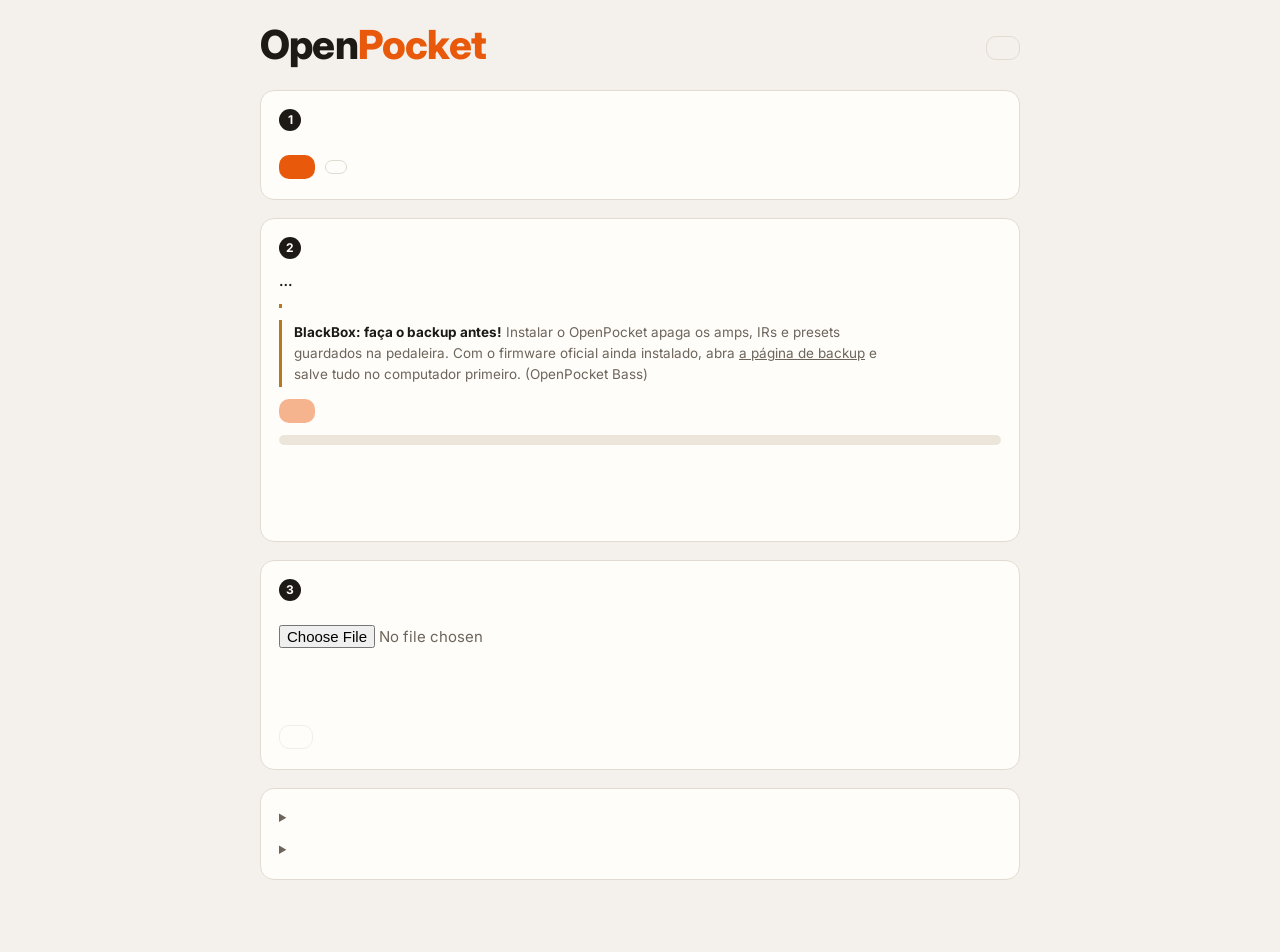
==== docs/index.html @ 5a742e73 "OpenPocket Bass: a read-only backup page for the BlackBox's amps, IRs and presets before installing " ====
<!doctype html>
<html lang="en">
<head>
<meta charset="utf-8">
<meta name="viewport" content="width=device-width, initial-scale=1, viewport-fit=cover">
<title>OpenPocket Installer</title>
<meta name="description" content="Install OpenPocket on a Donner Pocket X or M-VAVE BlackBox from the browser, over USB.">
<link rel="preconnect" href="https://fonts.googleapis.com">
<link rel="stylesheet" href="https://fonts.googleapis.com/css2?family=Inter:wght@400;600;800&family=JetBrains+Mono:wght@400;600&display=swap">
<style>
:root{--bg:#f4f1ec;--panel:#fffdf9;--ink:#1d1a16;--dim:#6d655b;--line:#e2dbd0;--acc:#e8590c;--acc-ink:#fff;--ok:#2f9e44;--err:#c92a2a;--warn:#b7791f;--bar:#ece5da;--code:#f0ebe3;color-scheme:light}
@media (prefers-color-scheme:dark){:root:not([data-theme="light"]){--bg:#121110;--panel:#1b1917;--ink:#ece7e0;--dim:#a39a8f;--line:#2e2a26;--acc:#ff7a29;--acc-ink:#1b1206;--ok:#5fcf74;--err:#ff6b6b;--warn:#e7b04b;--bar:#2a2622;--code:#24211e;color-scheme:dark}}
:root[data-theme="dark"]{--bg:#121110;--panel:#1b1917;--ink:#ece7e0;--dim:#a39a8f;--line:#2e2a26;--acc:#ff7a29;--acc-ink:#1b1206;--ok:#5fcf74;--err:#ff6b6b;--warn:#e7b04b;--bar:#2a2622;--code:#24211e;color-scheme:dark}
*{box-sizing:border-box}
body{margin:0;background:var(--bg);color:var(--ink);font:15px/1.55 Inter,system-ui,-apple-system,"Segoe UI",sans-serif;
  padding-left:max(16px,env(safe-area-inset-left,0px));padding-right:max(16px,env(safe-area-inset-right,0px));padding-block:24px 48px}
.wrap{max-width:760px;margin:0 auto;display:flex;flex-direction:column;gap:18px}
header{display:flex;align-items:flex-end;justify-content:space-between;gap:12px;flex-wrap:wrap}
h1{margin:0;font-size:clamp(28px,6vw,40px);font-weight:800;letter-spacing:-.02em;line-height:1.05;text-wrap:balance}
h1 span{color:var(--acc)}
.tag{margin:6px 0 0;color:var(--dim);max-width:60ch}
.card{background:var(--panel);border:1px solid var(--line);border-radius:14px;padding:18px 18px 20px;display:flex;flex-direction:column;gap:12px;min-width:0}
.card h2{margin:0;font-size:13px;letter-spacing:.09em;text-transform:uppercase;color:var(--dim);display:flex;align-items:center;gap:10px}
.card h2 b{display:inline-grid;place-items:center;width:22px;height:22px;border-radius:50%;background:var(--ink);color:var(--panel);font-size:12px;letter-spacing:0}
.row{display:flex;flex-wrap:wrap;gap:10px;align-items:center}
button.go{font:600 15px/1 Inter,sans-serif;padding:12px 18px;border-radius:10px;border:0;background:var(--acc);color:var(--acc-ink);cursor:pointer}
button.alt{font:600 14px/1 Inter,sans-serif;padding:11px 16px;border-radius:10px;border:1px solid var(--line);background:transparent;color:var(--ink);cursor:pointer}
button:disabled{opacity:.45;cursor:default}
.dev{display:grid;grid-template-columns:auto 1fr;gap:4px 14px;font-size:14px}
.dev dt{color:var(--dim)}
.dev dd{margin:0;font-weight:600;min-width:0;overflow-wrap:anywhere}
.pill{display:inline-block;font:600 12px/1 Inter,sans-serif;padding:6px 10px;border-radius:999px;border:1px solid var(--line);color:var(--dim)}
.pill.ok{color:var(--ok);border-color:currentColor}.pill.err{color:var(--err);border-color:currentColor}.pill.warn{color:var(--warn);border-color:currentColor}
.bar{height:10px;border-radius:6px;background:var(--bar);overflow:hidden}
.bar i{display:block;height:100%;width:0;background:var(--acc);transition:width .2s}
.steps{display:flex;flex-wrap:wrap;gap:6px;font-size:12px;color:var(--dim)}
.steps span{padding:4px 8px;border-radius:6px;background:var(--bar)}
.steps span.on{background:var(--acc);color:var(--acc-ink)}
.steps span.done{background:transparent;color:var(--ok);outline:1px solid currentColor}
.note{font-size:13.5px;color:var(--dim);margin:0;max-width:68ch}
.note strong{color:var(--ink)}
.warnbox{border-left:3px solid var(--warn);padding:2px 0 2px 12px}
.msg{font-weight:600;min-height:1.5em}
.msg.ok{color:var(--ok)}.msg.err{color:var(--err)}
input[type=file]{font:inherit;color:var(--dim);max-width:100%}
label.chk{display:flex;gap:8px;align-items:flex-start;font-size:13.5px}
details summary{cursor:pointer;color:var(--dim);font-size:13px}
pre#log{margin:10px 0 0;background:var(--code);border-radius:10px;padding:12px;font:12px/1.5 "JetBrains Mono",ui-monospace,Menlo,Consolas,monospace;max-height:260px;overflow:auto;white-space:pre-wrap;overflow-wrap:anywhere}
code{font:12.5px "JetBrains Mono",ui-monospace,monospace;background:var(--code);padding:1px 5px;border-radius:5px}
footer{color:var(--dim);font-size:12.5px;display:flex;flex-direction:column;gap:6px}
footer a,.note a{color:inherit}
[hidden]{display:none!important}
</style>
</head>
<body>
<div class="wrap">
  <header>
    <div>
      <h1>Open<span>Pocket</span></h1>
      <p class="tag" data-t="tag"></p>
    </div>
    <a class="alt" id="toeditor" href="editor.html" data-t="toeditor" style="text-decoration:none;align-self:center;font:600 14px/1 Inter,sans-serif;padding:11px 16px;border-radius:10px;border:1px solid var(--line);color:var(--ink)"></a>
  </header>

  <section class="card" id="nomidi" hidden>
    <p class="msg err" data-t="nomidi"></p>
  </section>

  <section class="card">
    <h2><b>1</b><span data-t="s1"></span></h2>
    <p class="note" data-t="s1note"></p>
    <div class="row">
      <button class="go" id="connect" data-t="connect"></button>
      <span class="pill" id="state" data-t="idle"></span>
    </div>
    <dl class="dev" id="devinfo" hidden>
      <dt data-t="pedal"></dt><dd id="d-model"></dd>
      <dt data-t="firmware"></dt><dd id="d-fw"></dd>
      <dt data-t="port"></dt><dd id="d-port"></dd>
    </dl>
  </section>

  <section class="card" id="installCard">
    <h2><b>2</b><span data-t="s2"></span></h2>
    <p class="note"><span data-t="s2note"></span> <strong id="pkgver">…</strong></p>
    <p class="note warnbox" data-t="s2warn"></p>
    <p class="note warnbox" id="bbwarn" hidden data-t="bbwarn"></p>
    <p class="note warnbox"><strong>BlackBox: faça o backup antes!</strong> Instalar o OpenPocket apaga os amps, IRs e presets
      guardados na pedaleira. Com o firmware oficial ainda instalado, abra <a href="backup.html">a página de backup</a> e salve tudo
      no computador primeiro. (OpenPocket Bass)</p>
    <p class="note warnbox" id="testchan" hidden data-t="testchan"></p>
    <div class="row">
      <button class="go" id="install" disabled data-t="install"></button>
      <button class="alt" id="resume" hidden data-t="resume"></button>
    </div>
    <div class="bar"><i id="bar"></i></div>
    <div class="steps" id="steps"></div>
    <p class="msg" id="msg"></p>
    <p class="note" id="next" hidden><a href="editor.html" data-t="nexteditor"></a> · <a id="notes" data-t="nextnotes"></a></p>
  </section>

  <section class="card">
    <h2><b>3</b><span data-t="s3"></span></h2>
    <p class="note" data-t="s3note"></p>
    <input type="file" id="offfile" accept=".fwsc">
    <p class="msg" id="offmsg"></p>
    <label class="chk" id="offconfirm" hidden><input type="checkbox" id="offok"><span data-t="unknownok"></span></label>
    <div class="row"><button class="alt" id="backoff" disabled data-t="backoff"></button></div>
    <div class="note warnbox" id="v21-factory" hidden>
      <strong>BlackBox V21 factory sounds</strong>
      <p>The V21 firmware file contains no amps, cabinets, or presets. After it boots, verify the factory sounds here. If verification fails, start the Terminal tool in the <a href="RESCUE.md#blackbox-v21-factory-sounds">macOS recovery steps</a> before pressing the USB recovery button.</p>
      <div class="row">
        <button class="alt" id="verify-factory" disabled>Verify factory sounds</button>
        <button class="alt" id="factory-uboot" disabled>Enter BlackBox USB recovery</button>
      </div>
    </div>
  </section>

  <section class="card">
    <details>
      <summary data-t="rescue"></summary>
      <label class="chk"><input type="checkbox" id="rescueOn"><span data-t="rescueon"></span></label>
      <p class="note" data-t="rescuenote"></p>
      <p class="note" data-t="rescuemac"></p>
      <div class="row"><button class="alt" id="uboot" disabled data-t="uboot"></button></div>
    </details>
    <details>
      <summary data-t="logt"></summary>
      <pre id="log"></pre>
    </details>
  </section>

  <footer>
    <span data-t="foot1"></span>
    <span data-t="foot2"></span>
  </footer>
</div>

<script type="module">
import { Updater, IS_OTA, IS_OPENPOCKET, OUR_LOADER, MODELS } from "./pxota.js";
import { productOf, logicalImage, checkOfficial } from "./pxpkg.js";
import { BLACKBOX_V21, verifyFactorySounds } from "./pxfactory.js";

const T = {
  en: {
    tag: "Install OpenPocket, the open-source guitar firmware, on a Donner Pocket X or an M-VAVE BlackBox — from the browser, over the USB cable.",
    nomidi: "This browser has no Web MIDI. Use Chrome or Edge on a computer (Windows, macOS, Linux, ChromeOS).",
    s1: "Connect the pedal", s1note: "Turn the pedal on, plug it in over USB (a data cable) and close any other app using it. The browser asks for MIDI access: allow it.",
    connect: "Connect", idle: "waiting", searching: "searching…", found: "pedal found", none: "no pedal", busy: "working…",
    pedal: "Pedal", firmware: "Firmware", port: "MIDI port",
    official: "official", opfw: "OpenPocket", loader: "update mode (loader)",
    s2: "Install OpenPocket", s2note: "Available version:",
    s2warn: "During the install (about 1 to 2 minutes): do not unplug or switch the pedal off, keep this tab open. Nothing is written before the pedal has checked the package. First install over the official firmware: keep your backup (SD card / fm1buddy) at hand.",
    install: "Install", resume: "Resume the update",
    st_start: "start", st_verify: "check", st_loader: "loader", st_write: "write", st_reboot: "restart", st_done: "done",
    done: "Done: the pedal now runs ", nexteditor: "Open the preset editor", nextnotes: "What is new in this version", sameok: "OpenPocket is up to date.",
    s3: "Back to the official firmware", s3note: "Pick your pedal's official file (.fwsc), downloaded from Donner / M-VAVE. It is checked here, in your browser, and sent to no server.",
    backoff: "Return to the official firmware", offknown: "Official file verified: ", offunknown: "Well-formed official file, unknown to this page: ",
    unknownok: "I understand: this file has not been tested with this page. Install it anyway.",
    rescue: "Rescue and advanced options",
    rescuenote: "If the pedal stays in update mode, reconnect it: the Resume button appears. The button below puts a pedal running OpenPocket into the chip's UBOOT mode, for a recovery from the SD card (fm1buddy).",
    rescuemac: "A pedal that restarts in a loop and cannot be reached by this page can be restored from a Mac, with no extra hardware: download the official BlackBox file (M-VAVE), then run `make rescue` in the OpenPocket folder (read-only check), and `make rescue-write` to restore it. The steps are in docs/RESCUE.md; the SD-card route (fm1buddy, flash/) is the second choice.",
    uboot: "Enter UBOOT mode", logt: "Log",
    foot1: "OpenPocket is an independent project, not affiliated with Donner or M-VAVE. Install at your own risk. Source code: GPL-3.0.",
    foot2: "Update protocol and loader from Felucca and felucca-bsp (Hügelton Instruments, GPL-3.0 / MPL-2.0). JieLi AC79 SDK files: Apache-2.0. Inter typeface: SIL OFL 1.1.",
    e_notfound: "Pedal not found. Check the cable (data), close other MIDI apps, then try again.",
    testchan: "TEST CHANNEL: this installs a test build, not the release. It is for people who agreed to try it, and it is not the version the normal installer page offers. To go back, open this page without ?channel=… and press Install.",
    bbwarn: "M-VAVE BlackBox: v31 is the fix for issue #1 (OpenPocket restarted every 4 s after the pedal was switched off and on), still being tested on the BlackBox. Please report how it goes on GitHub. If your BlackBox restarts in a loop, use the rescue mode below.",
toeditor: "Preset editor →",
        rescueon: "Rescue mode, for a pedal that restarts in a loop: tick this, press Connect, then plug the pedal in (or let it restart). The install starts by itself as soon as the pedal answers; it stops the pedal's sound processing at once, so the restarts stop. It installs the official file chosen in step 3 if there is one for this pedal, otherwise OpenPocket.",
    e_model: "This package is not for this pedal: ", e_lost: "The pedal was disconnected. Plug it back in and press Resume.",
    e_stopped: "The pedal stopped answering. ", e_noloader: "The update loader did not appear. Replug the cable, then Resume.",
    e_noreturn: "The pedal did not come back: switch it off and on.", e_mismatch: "Written, but the pedal reports: ",
    e_foreign: "The pedal is in the update mode of another firmware: ", e_pkg: "OpenPocket package missing on this site: ",
  },
};
const lang = "en";
const stored = (k, d) => { try { return localStorage.getItem(k) || d; } catch (_) { return d; } };
const t = (k) => (T[lang] && T[lang][k]) || T.en[k] || k;
function applyLang() {
  document.documentElement.lang = lang;
  document.querySelectorAll("[data-t]").forEach((el) => { el.textContent = t(el.dataset.t); });
  drawSteps();
}

const $ = (id) => document.getElementById(id);
const logEl = $("log");
const log = (m) => { logEl.textContent += `[${new Date().toLocaleTimeString()}] ${m}\n`; logEl.scrollTop = logEl.scrollHeight; };
const STEPS = ["start", "verify", "loader", "write", "reboot", "done"];
let stepAt = -1;
function drawSteps() {
  $("steps").innerHTML = STEPS.map((s, i) => `<span class="${i < stepAt ? "done" : i === stepAt ? "on" : ""}">${t("st_" + s)}</span>`).join("");
}
function setState(text, cls = "") { const p = $("state"); p.textContent = text; p.className = "pill " + cls; }
function setMsg(el, text, cls = "") { el.textContent = text; el.className = "msg " + cls; }
const errText = (e) => (e && e.code && T.en["e_" + e.code] ? t("e_" + e.code) + (e.detail || "") : (e && e.message) || String(e));

/* a test channel (?channel=midi-test): packages from firmware/<channel>/, never offered without the link */
const CHANNEL = (new URLSearchParams(location.search).get("channel") || "").replace(/[^a-z0-9-]/g, "");
const FW = "firmware/" + (CHANNEL ? CHANNEL + "/" : "");
let access = null, up = null, manifest = null, lastDev = null, busy = false, official = null;
let sawV21 = false;

if (!navigator.requestMIDIAccess) { $("nomidi").hidden = false; $("connect").disabled = true; }
$("testchan").hidden = !CHANNEL;

async function loadManifest() {
  try {
    const r = await fetch(FW + "manifest.json", { cache: "no-store" });
    manifest = await r.json();
    $("pkgver").textContent = "v" + manifest.version + (CHANNEL ? " (" + CHANNEL + ")" : "");
  } catch (e) { $("pkgver").textContent = "—"; log("manifest: " + e.message); }
}

function showDev(d) {
  lastDev = d;
  $("devinfo").hidden = !d;
  const onV21 = d?.id.text === BLACKBOX_V21;
  if (d) sawV21 = onV21;
  $("v21-factory").hidden = !sawV21 && official?.product !== BLACKBOX_V21;
  $("verify-factory").disabled = busy || !onV21;
  $("factory-uboot").disabled = busy || !onV21;
  $("resume").hidden = !d || !IS_OTA(d.id);
  $("install").disabled = busy || !d || IS_OTA(d.id) || !manifest;
  $("uboot").disabled = busy || !d || !IS_OPENPOCKET(d.id);
  $("backoff").disabled = busy || !d || IS_OTA(d.id) || !official || official.model !== d.id.model ||
    (!official.known && !$("offok").checked);
  $("backoff").textContent = official?.product === BLACKBOX_V21 ? "Install V21 firmware" : t("backoff");
  if (!d) return;
  const id = d.id;
  const ota = IS_OTA(id);
  $("d-model").textContent = ota ? "—" : (id.model === "PocketX" ? "Donner Pocket X" : "M-VAVE BlackBox");
  $("d-fw").textContent = ota ? `${t("loader")} (${id.text})` : IS_OPENPOCKET(id) ? `${t("opfw")} v${id.version - 900} (${id.text})` : `${t("official")} ${String(id.version).padStart(3, "0")} (${id.text})`;
  $("d-port").textContent = d.name;
  const bb = id.model === "BlackBox";               /* not supported yet: boot loop (issue #1) */
  $("bbwarn").hidden = !bb;
}

async function connect() {
  try {
    if (!access) {
      access = await navigator.requestMIDIAccess({ sysex: true });
      up = new Updater(access, log);
      access.onstatechange = () => { if (busy || scanning) return; if (rescueArmed()) rescueTry(); else scan(); };
    }
    await scan();
  } catch (e) { setState(t("none"), "err"); log("MIDI: " + e.message); }
}
let scanning = false;
async function scan() {
  if (scanning || !up) return;
  scanning = true;
  setState(t("searching"));
  try {
    const d = await up.identify();
    if (d) { setState(t("found"), "ok"); log(`found ${d.id.text} on "${d.name}"`); }
    else { setState(t("none"), "warn"); log("no pedal" + up.seen()); }
    showDev(d);
  } finally { scanning = false; }
  if (rescueArmed() && lastDev && MODELS.includes(lastDev.id.model)) setTimeout(rescueTry, 0);   // seen by a scan
}

function progress(kind, n) {
  const k = STEPS.indexOf(kind);
  if (k >= 0 && k !== stepAt) { stepAt = k; drawSteps(); }
  const est = kind === "verify" ? 40 : kind === "write" ? 2700 : 0;   // requests: step 1 ~30, step 2 ~2 x 1300
  const base = { start: 0, verify: 2, loader: 8, write: 12, reboot: 96, done: 100 }[kind] ?? 0;
  const span = kind === "verify" ? 6 : kind === "write" ? 84 : 0;
  const pct = base + (est && typeof n === "number" ? Math.min(1, n / est) * span : 0);
  $("bar").style.width = pct.toFixed(1) + "%";
}

async function packageFor(model) {
  const p = manifest && manifest.packages.find((x) => x.model === model);
  if (!p) throw Object.assign(new Error(model), { code: "pkg", detail: model });
  const r = await fetch(FW + p.file, { cache: "no-store" });
  if (!r.ok) throw Object.assign(new Error(p.file), { code: "pkg", detail: p.file });
  const bytes = new Uint8Array(await r.arrayBuffer());
  if (productOf(bytes) !== p.product) throw new Error("package identity mismatch");
  return { product: p.product, image: logicalImage(bytes) };
}

async function run(job, resultMessage) {
  if (busy) return;
  busy = true; stepAt = resultMessage ? -1 : 0; drawSteps(); $("bar").style.width = "0";
  setState(t("busy"), "warn");
  ["install", "backoff", "uboot", "connect", "verify-factory", "factory-uboot"].forEach((id) => $(id).disabled = true);
  setMsg($("msg"), ""); $("next").hidden = true;
  try {
    const res = await job();
    if (!resultMessage) { stepAt = STEPS.length; drawSteps(); }   // every stage done, none still lit
    const firmwareOnly = !resultMessage && res === BLACKBOX_V21;
    const v = !resultMessage && /^(?:PocketX|BlackBox)_9(\d\d)$/.exec(res);
    const message = resultMessage || (firmwareOnly
      ? "V21 firmware booted. Verify or restore the factory sounds in step 3."
      : t("done") + (v ? `${t("opfw")} v${+v[1]} (${res})` : res));
    setMsg($("msg"), message, firmwareOnly ? "" : "ok");
    if (v) { $("notes").href = `WHATS-NEW-v${+v[1]}.md`; $("next").hidden = false; }
    log(message);
  } catch (e) {
    setMsg($("msg"), errText(e), "err");
    log(`error ${e.code || ""}: ${e.message}`);
  } finally {
    busy = false;
    $("connect").disabled = false;
    await scan();
  }
}

$("connect").onclick = connect;

// rescue mode (issue #1): the packages are fetched beforehand, the install fires the moment a pedal answers
let pre = null;
let rescueTries = 0;                                  // a few attempts, then the mode turns itself off
const rescueArmed = () => $("rescueOn").checked && pre !== null && up !== null && rescueTries < 10;
async function prefetch() {
  pre = null;
  const got = {};
  for (const m of MODELS) { try { got[m] = await packageFor(m); } catch (e) { log("rescue: " + errText(e)); } }
  if ($("rescueOn").checked) { pre = got; log("rescue mode armed: waiting for the pedal"); setState(t("searching"), "warn"); }
}
function pick(model) {
  if (official && official.model === model && (official.known || $("offok").checked)) return { image: official.image, product: official.product };
  return pre && pre[model];
}
function rescueTry() {
  if (busy || scanning || !rescueArmed()) return;
  rescueTries++;
  return run(async () => {
    const r = await up.rescue(pick, (s, n) => { progress(s, n); if (s !== "verify" && s !== "write") log("rescue step " + s + (n !== undefined ? " " + n : "")); });
    if (!r) throw Object.assign(new Error("no pedal yet"), { code: "notfound", detail: up.seen() });
    $("rescueOn").checked = false; pre = null;
    return r;
  });
}
$("rescueOn").onchange = async () => {
  if (!$("rescueOn").checked) { pre = null; log("rescue mode off"); return; }
  rescueTries = 0;
  await prefetch();
  if (rescueArmed() && lastDev) rescueTry();
};
$("install").onclick = () => run(async () => {
  const d = lastDev;
  const { product, image } = await packageFor(d.id.model);
  log(`install ${product} over ${d.id.text}`);
  return up.install(image, product, (s, n) => { progress(s, n); if (s !== "verify" && s !== "write") log("step " + s + (n !== undefined ? " " + n : "")); });
});
$("resume").onclick = () => run(async () => {
  const d = lastDev;
  // our loader: finish the OpenPocket package of the model picked by the official file or the last model seen
  if (OUR_LOADER(d.id)) {
    const model = (official && official.model) || stored("op-model", "PocketX");
    const { product, image } = await packageFor(model);
    await up.resume(image, product, (s, n) => progress(s, n));
    return product;
  }
  if (!official) throw Object.assign(new Error(d.id.text), { code: "foreign", detail: d.id.text });
  await up.resume(official.image, official.product, (s, n) => progress(s, n), { official: true });
  return official.product;
});
$("backoff").onclick = () => run(async () => {
  log(`return to ${official.product}`);
  return up.install(official.image, official.product, (s, n) => progress(s, n));
});
$("uboot").onclick = async () => { try { await up.uboot(); log("UBOOT soft key sent"); } catch (e) { log(e.message); } };
$("factory-uboot").onclick = () => run(
  () => up.uboot((id) => id.text === BLACKBOX_V21),
  "USB recovery requested. The Terminal recovery tool can now read the pedal."
);
$("verify-factory").onclick = () => run(
  () => verifyFactorySounds(up, (p) => { $("bar").style.width = (p * 100).toFixed(1) + "%"; }),
  "Factory sounds verified: 20 amps, 20 cabinets, and 80 presets."
);
$("offfile").onchange = async (ev) => {
  official = null; $("offconfirm").hidden = true; $("offok").checked = false;
  const f = ev.target.files[0];
  if (!f) { showDev(lastDev); return; }
  try {
    official = await checkOfficial(new Uint8Array(await f.arrayBuffer()));
    setMsg($("offmsg"), (official.known ? t("offknown") : t("offunknown")) + official.product, official.known ? "ok" : "");
    $("offconfirm").hidden = official.known;
    log(`official file ${f.name}: ${official.product}, sha256 ${official.sha256.slice(0, 16)}…, known ${official.known}`);
  } catch (e) { setMsg($("offmsg"), e.message, "err"); }
  showDev(lastDev);
};
$("offok").onchange = () => showDev(lastDev);
window.addEventListener("beforeunload", (e) => { if (busy) { e.preventDefault(); e.returnValue = ""; } });
// remember the model, for a resume after a disconnect
setInterval(() => { if (lastDev && MODELS.includes(lastDev.id.model)) try { localStorage.setItem("op-model", lastDev.id.model); } catch (_) {} }, 2000);

applyLang();
loadManifest().then(() => showDev(lastDev));
</script>
</body>
</html>
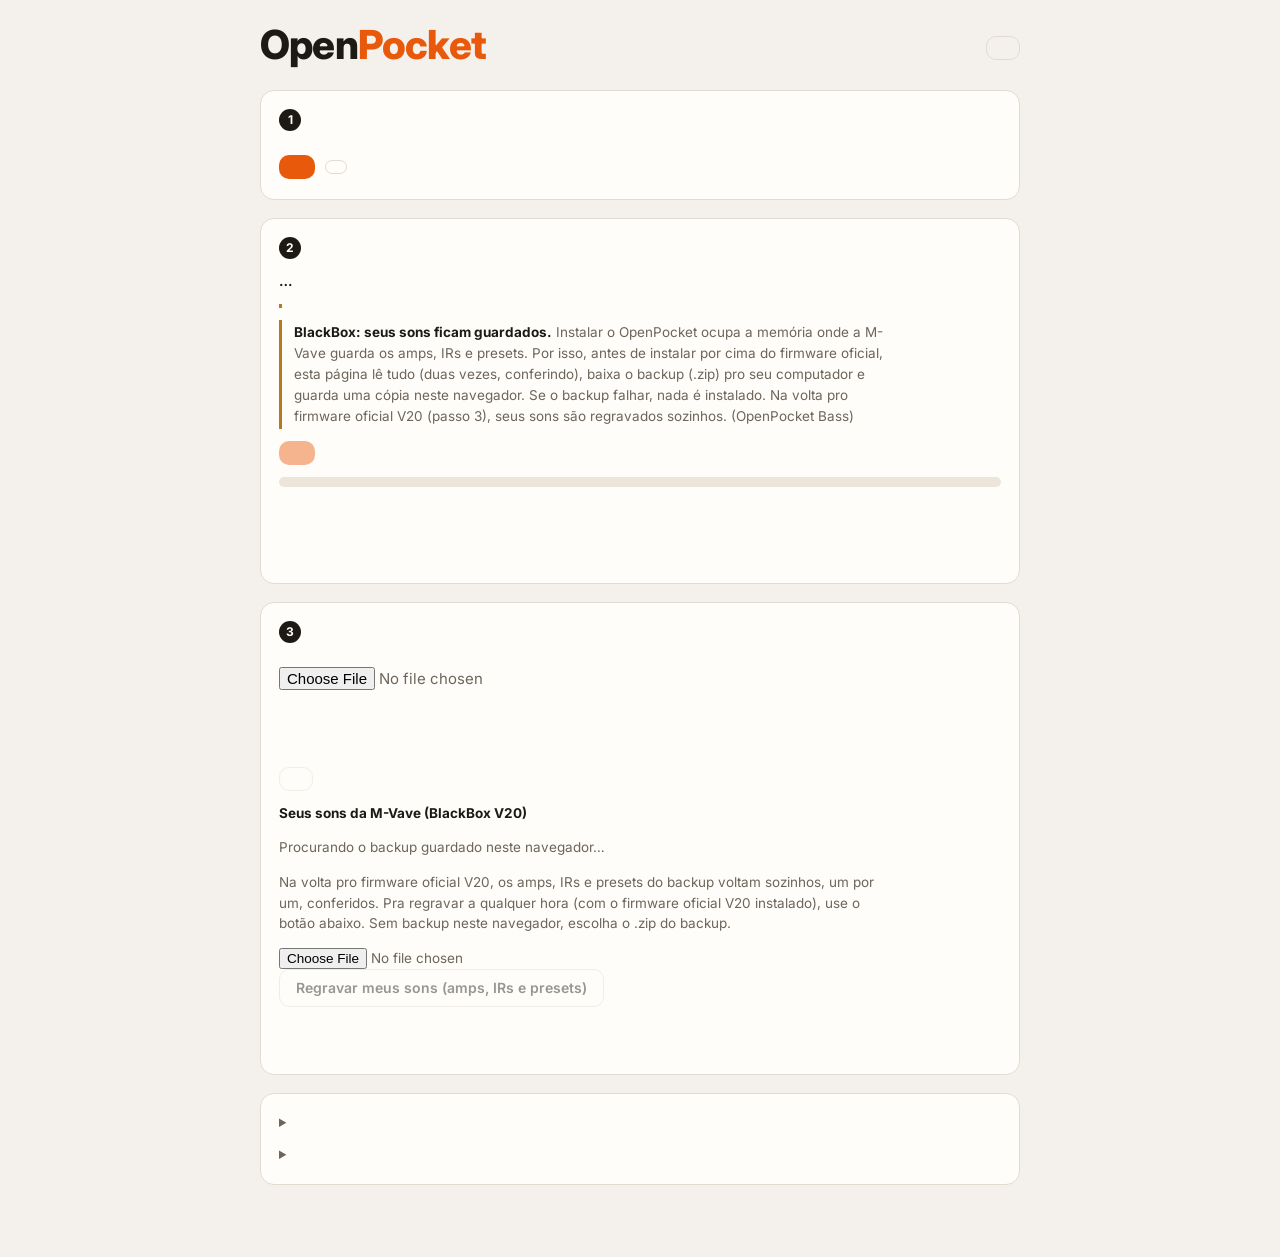
==== commit 39405b9f: "OpenPocket Bass: the BlackBox's own sounds kept: backed up before the install, written back on the w" ====
--- a/docs/index.html
+++ b/docs/index.html
@@ -85,9 +85,10 @@
     <p class="note"><span data-t="s2note"></span> <strong id="pkgver">…</strong></p>
     <p class="note warnbox" data-t="s2warn"></p>
     <p class="note warnbox" id="bbwarn" hidden data-t="bbwarn"></p>
-    <p class="note warnbox"><strong>BlackBox: faça o backup antes!</strong> Instalar o OpenPocket apaga os amps, IRs e presets
-      guardados na pedaleira. Com o firmware oficial ainda instalado, abra <a href="backup.html">a página de backup</a> e salve tudo
-      no computador primeiro. (OpenPocket Bass)</p>
+    <p class="note warnbox"><strong>BlackBox: seus sons ficam guardados.</strong> Instalar o OpenPocket ocupa a memória onde
+      a M-Vave guarda os amps, IRs e presets. Por isso, antes de instalar por cima do firmware oficial, esta página lê tudo
+      (duas vezes, conferindo), baixa o backup (.zip) pro seu computador e guarda uma cópia neste navegador. Se o backup
+      falhar, nada é instalado. Na volta pro firmware oficial V20 (passo 3), seus sons são regravados sozinhos. (OpenPocket Bass)</p>
     <p class="note warnbox" id="testchan" hidden data-t="testchan"></p>
     <div class="row">
       <button class="go" id="install" disabled data-t="install"></button>
@@ -106,6 +107,16 @@
     <p class="msg" id="offmsg"></p>
     <label class="chk" id="offconfirm" hidden><input type="checkbox" id="offok"><span data-t="unknownok"></span></label>
     <div class="row"><button class="alt" id="backoff" disabled data-t="backoff"></button></div>
+    <div class="note" id="bankbox">
+      <strong>Seus sons da M-Vave (BlackBox V20)</strong>
+      <p id="bankinfo">Procurando o backup guardado neste navegador…</p>
+      <p>Na volta pro firmware oficial V20, os amps, IRs e presets do backup voltam sozinhos, um por um, conferidos.
+        Pra regravar a qualquer hora (com o firmware oficial V20 instalado), use o botão abaixo. Sem backup neste navegador,
+        escolha o .zip do backup.</p>
+      <input type="file" id="bankfile" accept=".zip">
+      <div class="row"><button class="alt" id="bankrestore" disabled>Regravar meus sons (amps, IRs e presets)</button></div>
+      <p class="msg" id="bankmsg"></p>
+    </div>
     <div class="note warnbox" id="v21-factory" hidden>
       <strong>BlackBox V21 factory sounds</strong>
       <p>The V21 firmware file contains no amps, cabinets, or presets. After it boots, verify the factory sounds here. If verification fails, start the Terminal tool in the <a href="RESCUE.md#blackbox-v21-factory-sounds">macOS recovery steps</a> before pressing the USB recovery button.</p>
@@ -140,6 +151,9 @@
 import { Updater, IS_OTA, IS_OPENPOCKET, OUR_LOADER, MODELS } from "./pxota.js";
 import { productOf, logicalImage, checkOfficial } from "./pxpkg.js";
 import { BLACKBOX_V21, verifyFactorySounds } from "./pxfactory.js";
+import { IS_OFFICIAL } from "./pxota.js";
+import { backup } from "./pxbackup.js";
+import { restoreBank, bankFromZip, keepBank, keptBank, RESTORE_FIRMWARE } from "./pxrestore.js";
 
 const T = {
   en: {
@@ -284,7 +298,7 @@
   if (busy) return;
   busy = true; stepAt = resultMessage ? -1 : 0; drawSteps(); $("bar").style.width = "0";
   setState(t("busy"), "warn");
-  ["install", "backoff", "uboot", "connect", "verify-factory", "factory-uboot"].forEach((id) => $(id).disabled = true);
+  ["install", "backoff", "uboot", "connect", "verify-factory", "factory-uboot", "bankrestore"].forEach((id) => $(id).disabled = true);
   setMsg($("msg"), ""); $("next").hidden = true;
   try {
     const res = await job();
@@ -303,11 +317,13 @@
   } finally {
     busy = false;
     $("connect").disabled = false;
+    showBank();
     await scan();
   }
 }
 
 $("connect").onclick = connect;
+showBank();
 
 // rescue mode (issue #1): the packages are fetched beforehand, the install fires the moment a pedal answers
 let pre = null;
@@ -339,8 +355,29 @@
   await prefetch();
   if (rescueArmed() && lastDev) rescueTry();
 };
+// OpenPocket Bass: before OpenPocket goes over the official BlackBox firmware, its sounds are read (twice, compared),
+// downloaded as a ZIP and kept in this browser; if that fails, nothing is installed
+async function bankBackup(d) {
+  const dev = await up.find((id) => id.model === "BlackBox" && IS_OFFICIAL(id));
+  if (!dev) throw Object.assign(new Error("a BlackBox com o firmware oficial não respondeu"), { code: "backup" });
+  let r;
+  try {
+    r = await backup(dev.link, dev.id.text, (p) => { $("bar").style.width = `${Math.round(p * 100)}%`; }, (m) => { setMsg($("msg"), m); log(m); });
+  } catch (e) {
+    throw Object.assign(new Error(`o backup dos seus sons falhou (${e.message}): nada foi instalado`), { code: "backup" });
+  } finally { dev.link.close(); }
+  const b = bankFromZip(r.zip);
+  await keepBank({ date: r.info.date, firmware: dev.id.text, ampcab: b.ampcab, presets: b.presets, zip: r.zip });
+  const a = document.createElement("a");
+  a.href = URL.createObjectURL(new Blob([r.zip], { type: "application/zip" }));
+  a.download = `blackbox-backup-${dev.id.text}-${r.info.date.slice(0, 19).replace(/[:T]/g, "-")}.zip`;
+  document.body.append(a); a.click(); a.remove();
+  log(`backup: ${r.info.amps.filter((x) => !x.empty).length} amps, ${r.info.cabs.filter((x) => !x.empty).length} IRs, 80 presets; downloaded and kept`);
+  showBank();
+}
 $("install").onclick = () => run(async () => {
   const d = lastDev;
+  if (d.id.model === "BlackBox" && IS_OFFICIAL(d.id)) await bankBackup(d);
   const { product, image } = await packageFor(d.id.model);
   log(`install ${product} over ${d.id.text}`);
   return up.install(image, product, (s, n) => { progress(s, n); if (s !== "verify" && s !== "write") log("step " + s + (n !== undefined ? " " + n : "")); });
@@ -360,8 +397,44 @@
 });
 $("backoff").onclick = () => run(async () => {
   log(`return to ${official.product}`);
-  return up.install(official.image, official.product, (s, n) => progress(s, n));
+  const r = await up.install(official.image, official.product, (s, n) => progress(s, n));
+  if (r === RESTORE_FIRMWARE && await keptBank()) await bankRestore(true);
+  return r;
 });
+// OpenPocket Bass: the backup's sounds into a BlackBox running the official V20 (docs/pxrestore.js)
+let bankPicked = null;
+async function showBank() {
+  const k = await keptBank();
+  $("bankinfo").textContent = k ? `Backup guardado neste navegador: ${k.firmware}, ${new Date(k.date).toLocaleString()}.`
+    : "Nenhum backup guardado neste navegador.";
+  $("bankrestore").disabled = busy || !(k || bankPicked);
+}
+$("bankfile").onchange = async (e) => {
+  bankPicked = null;
+  const f = e.target.files[0];
+  if (!f) return showBank();
+  try { bankPicked = bankFromZip(new Uint8Array(await f.arrayBuffer())); setMsg($("bankmsg"), `Backup escolhido: ${f.name}`, "ok"); }
+  catch (err) { setMsg($("bankmsg"), err.message, "err"); }
+  showBank();
+};
+async function bankRestore(after) {
+  const bank = bankPicked || await keptBank();
+  if (!bank) throw Object.assign(new Error("nenhum backup: escolha o .zip"), { code: "backup" });
+  const dev = await up.waitFor((id) => id.model === "BlackBox" && IS_OFFICIAL(id), after ? 20000 : 3000);
+  if (!dev) throw Object.assign(new Error("a BlackBox com o firmware oficial não respondeu"), { code: "backup" });
+  if (dev.id.text !== RESTORE_FIRMWARE) {
+    dev.link.close();
+    throw Object.assign(new Error(`a regravação só foi conferida na ${RESTORE_FIRMWARE}; a pedaleira está na ${dev.id.text}`), { code: "backup" });
+  }
+  try {
+    const res = await restoreBank(dev.link, bank, (p, m) => { $("bar").style.width = `${Math.round(p * 100)}%`; setMsg($("bankmsg"), m); }, log);
+    const m = res.same ? `Seus sons voltaram: ${res.amps} amps, ${res.cabs} IRs e ${res.presets} presets regravados, tudo igual ao backup.`
+      : `Atenção: ${res.failed.join(", ")} não ficaram iguais ao backup. Tente "Regravar meus sons" de novo.`;
+    setMsg($("bankmsg"), m, res.same ? "ok" : "err"); log(m);
+    if (!res.same) throw Object.assign(new Error(m), { code: "backup" });
+  } finally { dev.link.close(); }
+}
+$("bankrestore").onclick = () => run(async () => { await bankRestore(false); return RESTORE_FIRMWARE; }, "Regravação terminada (veja abaixo).");
 $("uboot").onclick = async () => { try { await up.uboot(); log("UBOOT soft key sent"); } catch (e) { log(e.message); } };
 $("factory-uboot").onclick = () => run(
   () => up.uboot((id) => id.text === BLACKBOX_V21),
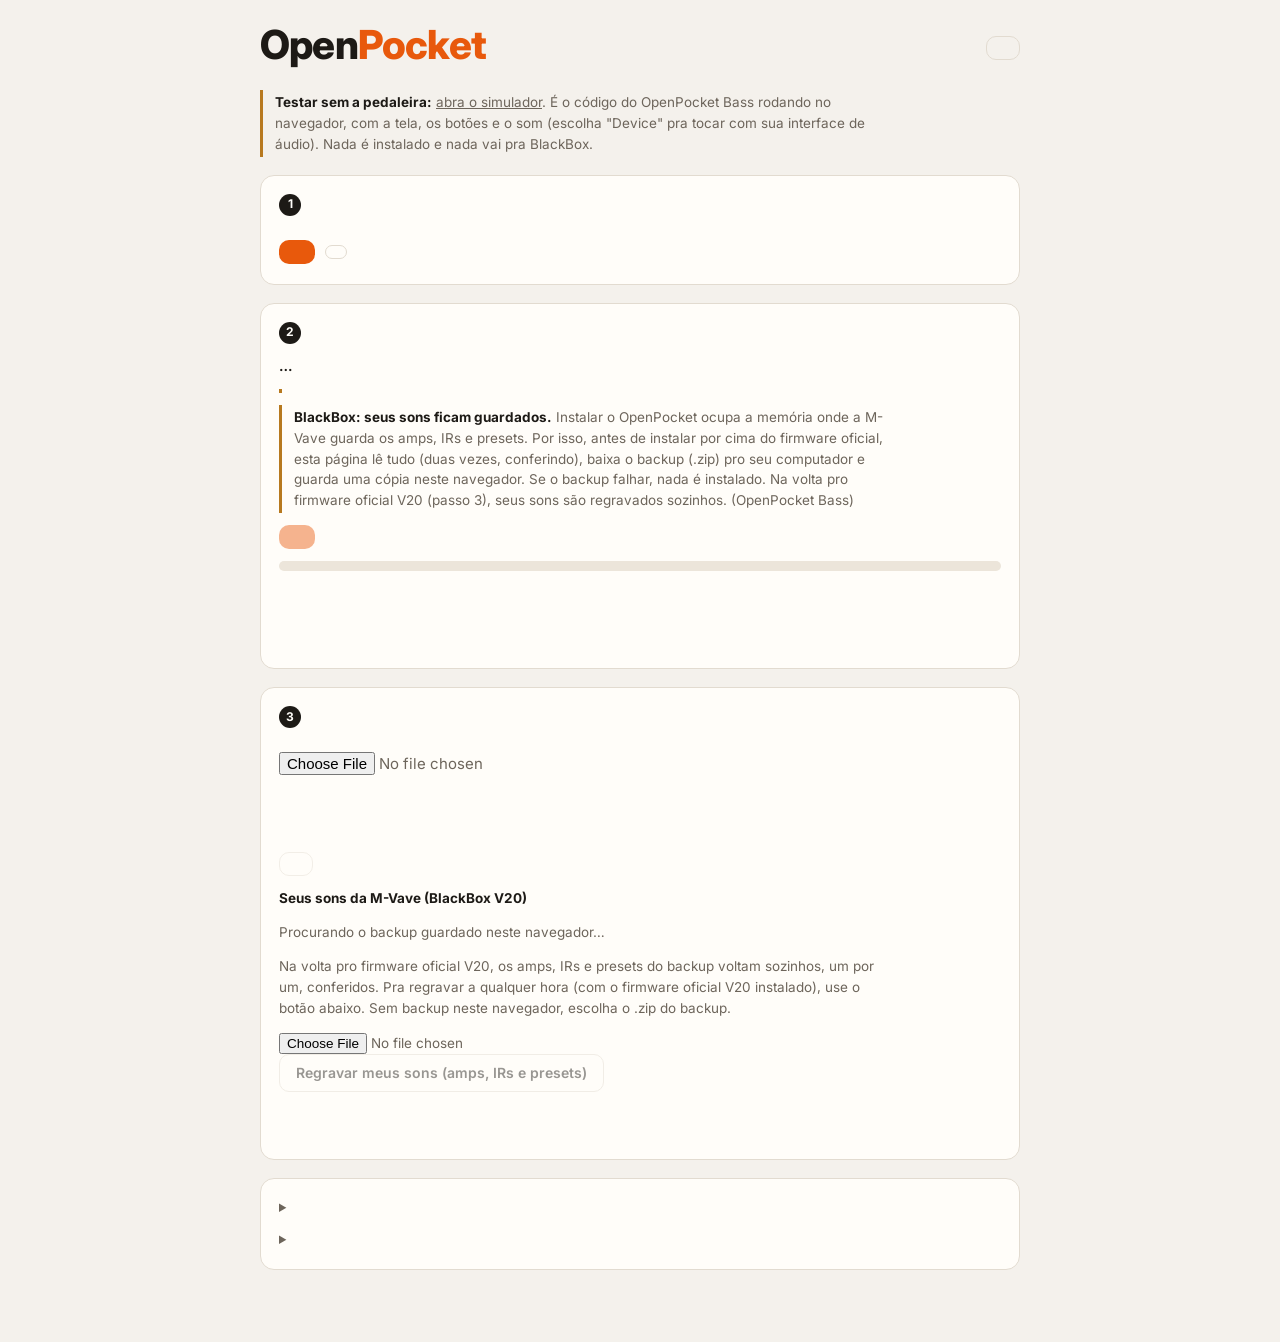
==== commit b2d2b4ea: "OpenPocket Bass: the simulator as a page of the site (docs/sim/), nothing to install tests/edsim.c (" ====
--- a/docs/index.html
+++ b/docs/index.html
@@ -61,6 +61,9 @@
     </div>
     <a class="alt" id="toeditor" href="editor.html" data-t="toeditor" style="text-decoration:none;align-self:center;font:600 14px/1 Inter,sans-serif;padding:11px 16px;border-radius:10px;border:1px solid var(--line);color:var(--ink)"></a>
   </header>
+  <p class="note warnbox"><strong>Testar sem a pedaleira:</strong> <a href="sim/index.html">abra o simulador</a>. É o código do
+    OpenPocket Bass rodando no navegador, com a tela, os botões e o som (escolha "Device" pra tocar com sua interface de áudio).
+    Nada é instalado e nada vai pra BlackBox.</p>
 
   <section class="card" id="nomidi" hidden>
     <p class="msg err" data-t="nomidi"></p>
